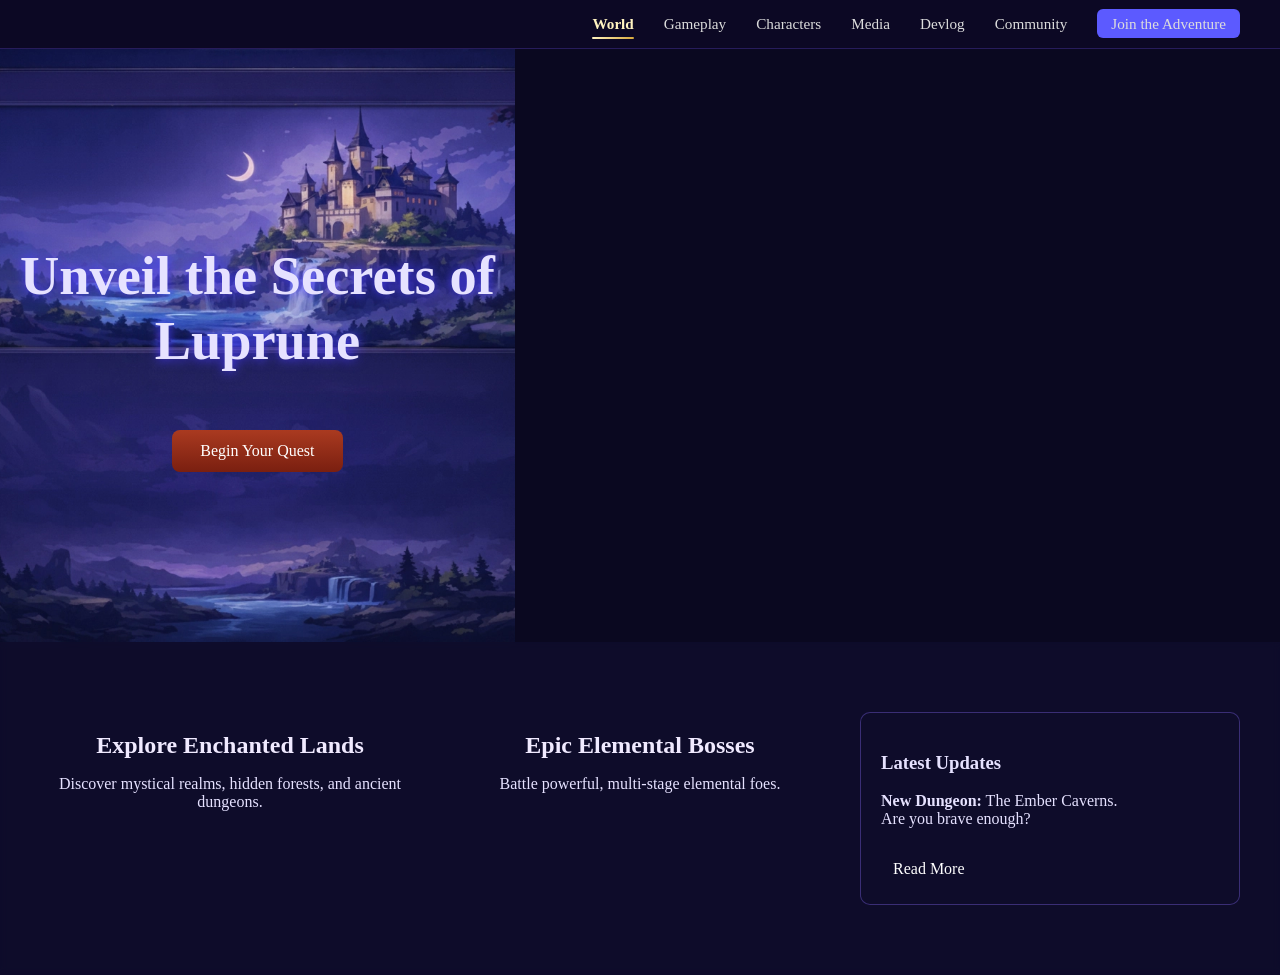
==== index.html @ c86a621e "hide github link" ====
<!DOCTYPE html>
<html lang="en">
<head>
  <meta charset="UTF-8">
  <meta name="viewport" content="width=device-width, initial-scale=1.0">
  <title>WolvesFortress</title>
  <link rel="stylesheet" href="style.css">
</head>
<body>

<header>
  <div class="logo">WolvesFortress</div>
  <nav>
    <a class="active">World</a>
    <a>Gameplay</a>
    <a>Characters</a>
    <a>Media</a>
    <a>Devlog</a>
    <a>Community</a>
    <!--a>GitHub</a-->
    <a class="cta">Join the Adventure</a>
  </nav>
</header>

<section class="hero">
  <h1>Unveil the Secrets of<br>Luprune</h1>
  <a class="btn">Begin Your Quest</a>
</section>

<section class="features">
  <div id="explore">
    <h2>Explore Enchanted Lands</h2>
    <p>Discover mystical realms, hidden forests, and ancient dungeons.</p>
  </div>

  <div id="elements">
    <h2>Epic Elemental Bosses</h2>
    <p>Battle powerful, multi-stage elemental foes.</p>
  </div>

  <div class="updates">
    <h3>Latest Updates</h3>
    <p><strong>New Dungeon:</strong> The Ember Caverns.<br>Are you brave enough?</p>
    <a class="small-btn">Read More</a>
  </div>
</section>

<!-- Decorative corners -->
<div class="decor decor-top-left"></div>
<div class="decor decor-top-right"></div>
<div class="decor decor-bottom-left"></div>
<div class="decor decor-bottom-right"></div>

</body>
</html>
---- style.css ----
/* === GLOBAL === */
body {
  margin: 0;
  background: #0a0820 url("bg_night.webp") center/cover no-repeat fixed;
  font-family: "Cinzel", serif;
  color: #e6e2ff;
}

/* === HEADER === */
header {
  background: rgba(15, 10, 40, 0.55);
  border-bottom: 1px solid rgba(120, 90, 255, 0.25);
  backdrop-filter: blur(6px);
  padding: 15px 40px;
  display: flex;
  justify-content: space-between;
  align-items: center;
  flex-wrap: wrap;
  flex-flow: row;
}

header .logo {
  background: url('title_logo.webp') no-repeat center/cover;
  color: transparent;
}

nav a {
  margin-left: 26px;
  text-decoration: none;
  color: #ddd;
  font-size: 0.95rem;
  padding-bottom: 4px;
  position: relative;
}

/* Gold underline for active tab */
nav a.active {
  color: #fff3c0;
  font-weight: 600;
}
nav a.active::after {
  content: "";
  position: absolute;
  bottom: -3px;
  left: 0;
  width: 100%;
  height: 2px;
  background: linear-gradient(90deg, #fff3c0, #d8a93c);
  border-radius: 2px;
}

nav .cta {
  background: #5c5aff;
  padding: 6px 14px;
  border-radius: 6px;
}

/* === HERO === */
.hero {
  text-align: center;
  padding: 150px 20px 170px;
  background: url("castle_illustration.webp") center/cover no-repeat;
  /*background-blend-mode: lighten;*/
  min-width: fit-content;
  /*max-width: minmax(max-content,1vw);*/
  justify-self: left;
  display: inline-block;
}

.hero h1 {
  font-size: 3.4rem;
  line-height: 1.2;
  text-shadow: 0 0 12px #4a3cff;
}

.btn {
  display: inline-block;
  margin-top: 10px;
  padding: 12px 28px;
  background: linear-gradient(#aa3a20, #7a1f10);
  color: #fff;
  border-radius: 8px;
  text-decoration: none;
  border-image: url('button_red.webp') 80 350 80 350 fill / 80px 350px 80px 350px;
  /*padding: 80px 350px 80px 350px;*/
  image-rendering: pixelated;
}

/* === FEATURES GRID === */
.features {
  display: grid;
  grid-template-columns: repeat(auto-fit, minmax(260px, 1fr));
  gap: 30px;
  padding: 70px 40px;
  background: rgba(18, 15, 50, 0.6);
  backdrop-filter: blur(4px);
}

.features h2 {
  color: #f0eaff;
  margin-bottom: 8px;
}

.features div {
  text-align: center;
}

.features #explore {
  background: url('bg_exploration.jpg') center/contain no-repeat;
}

.features #elements {
  background: url('bg_elements.jpg') no-repeat center/contain;
}

.features .updates {
  text-align: initial !important;
  border: 1px solid rgba(140, 110, 255, 0.35);
  padding: 20px;
  border-radius: 10px;
  background: url('bg_updates.jpg') no-repeat center/contain;
}

.small-btn {
  display: inline-block;
  margin-top: 10px;
  padding: 6px 12px;
  /*background: #5c5aff;*/
  border-radius: 5px;
  color: #fff;
  text-decoration: none;
    border-image: url('button_green.webp') 80 350 80 350 fill / 80px 350px 80px 350px;
      /*padding: 8px;*/
        image-rendering:pixelated;

}

/* === DECORATIVE CORNERS === */
.decor {
  position: fixed;
  width: 140px;
  height: 140px;
  background: url("leaf_corner.webp") no-repeat center/contain;
  opacity: 0.9;
  pointer-events: none;
}

.decor-top-left { top: 0; left: 0; }
.decor-top-right { top: 0; right: 0; transform: scaleX(-1); }
.decor-bottom-left { bottom: 0; left: 0; transform: scaleY(-1); }
.decor-bottom-right { bottom: 0; right: 0; transform: scale(-1, -1); }
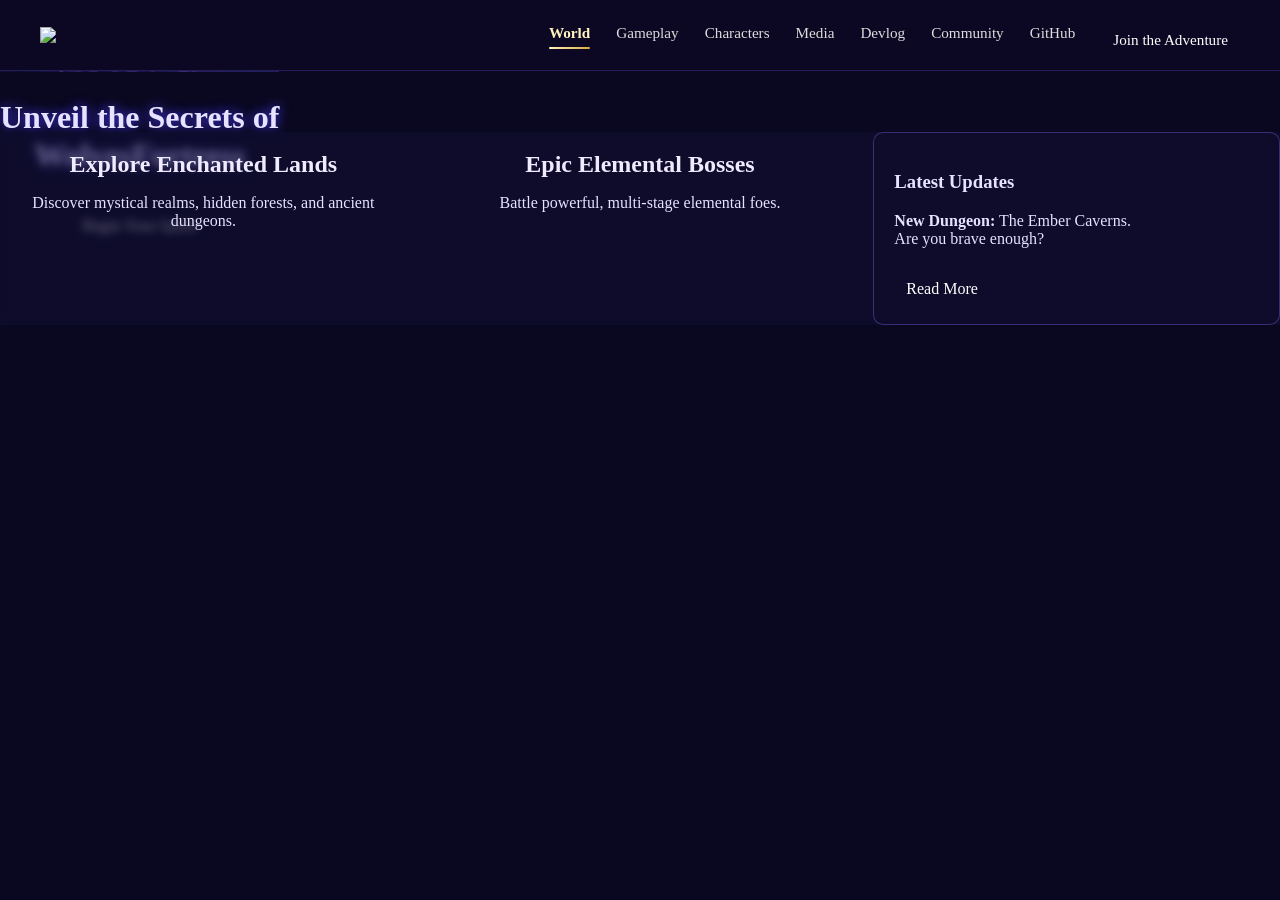
==== commit 5f3c8cc1: "improve navbar mostly" ====
--- a/index.html
+++ b/index.html
@@ -9,7 +9,7 @@
 <body>
 
 <header>
-  <div class="logo">WolvesFortress</div>
+    <img src="title_logo.webp" class="logo">
   <nav>
     <a class="active">World</a>
     <a>Gameplay</a>
@@ -17,23 +17,23 @@
     <a>Media</a>
     <a>Devlog</a>
     <a>Community</a>
-    <!--a>GitHub</a-->
-    <a class="cta">Join the Adventure</a>
+    <a>GitHub</a>
+    <a class="small-btn">Join the Adventure</a>
   </nav>
 </header>
 
 <section class="hero">
-  <h1>Unveil the Secrets of<br>Luprune</h1>
+  <h1>Unveil the Secrets of<br>WolvesFortress</h1>
   <a class="btn">Begin Your Quest</a>
 </section>
 
 <section class="features">
-  <div id="explore">
+  <div>
     <h2>Explore Enchanted Lands</h2>
     <p>Discover mystical realms, hidden forests, and ancient dungeons.</p>
   </div>
 
-  <div id="elements">
+  <div>
     <h2>Epic Elemental Bosses</h2>
     <p>Battle powerful, multi-stage elemental foes.</p>
   </div>
--- a/style.css
+++ b/style.css
@@ -15,17 +15,24 @@
   display: flex;
   justify-content: space-between;
   align-items: center;
-  flex-wrap: wrap;
-  flex-flow: row;
+  flex-wrap: nowrap;
+  flex-direction: row;
 }
 
-header .logo {
-  background: url('title_logo.webp') no-repeat center/cover;
-  color: transparent;
+header .logo{
+  /*display: inline-flex;*/
+  width: clamp(8rem, 1.5rem + 5vw, 12rem);
+  height: auto;
 }
-
+nav {
+  display: inline-flex;
+  margin-left: 26px;
+  gap: 26px;
+  justify-content: space-between;
+  align-items: center;
+}
 nav a {
-  margin-left: 26px;
+  /* todo replace with flex and gap */
   text-decoration: none;
   color: #ddd;
   font-size: 0.95rem;
@@ -50,25 +57,32 @@
 }
 
 nav .cta {
-  background: #5c5aff;
-  padding: 6px 14px;
+  /*background: #5c5aff;*/
+  padding: 6px 12px;
+  /*padding: 6px 14px;*/
   border-radius: 6px;
+  border-image: url('button_green.webp') 40 175 40 175 fill / 40px 175px 40px 175px;
+/*padding: 80px 350px 80px 350px;*/
+image-rendering: pixelated;
+image-rendering: -moz-crisp-edges;
 }
 
 /* === HERO === */
 .hero {
+  display: inline-flex;
   text-align: center;
-  padding: 150px 20px 170px;
-  background: url("castle_illustration.webp") center/cover no-repeat;
-  /*background-blend-mode: lighten;*/
-  min-width: fit-content;
-  /*max-width: minmax(max-content,1vw);*/
-  justify-self: left;
-  display: inline-block;
+  /*padding: 150px 20px 170px;*/
+  flex-direction: column;
+  height: 0.15vh;
+  height: 0.15dvh;
+  width: fit-content;
+  background: url("castle_illustration.webp") center/cover no-repeat fixed;
+  background-blend-mode: lighten;
 }
 
 .hero h1 {
-  font-size: 3.4rem;
+  /*font-size: 3.4rem;*/
+  font-size: clamp(0.7rem, 1.5rem + 5vw, 2rem);
   line-height: 1.2;
   text-shadow: 0 0 12px #4a3cff;
 }
@@ -76,14 +90,14 @@
 .btn {
   display: inline-block;
   margin-top: 10px;
-  padding: 12px 28px;
-  background: linear-gradient(#aa3a20, #7a1f10);
+  padding: 6px 12px;
+  /*background: linear-gradient(#aa3a20, #7a1f10);*/
   color: #fff;
   border-radius: 8px;
   text-decoration: none;
   border-image: url('button_red.webp') 80 350 80 350 fill / 80px 350px 80px 350px;
-  /*padding: 80px 350px 80px 350px;*/
-  image-rendering: pixelated;
+/*padding: 8px;*/
+image-rendering:pixelated;
 }
 
 /* === FEATURES GRID === */
@@ -91,7 +105,7 @@
   display: grid;
   grid-template-columns: repeat(auto-fit, minmax(260px, 1fr));
   gap: 30px;
-  padding: 70px 40px;
+  /*padding: 70px 40px;*/
   background: rgba(18, 15, 50, 0.6);
   backdrop-filter: blur(4px);
 }
@@ -106,7 +120,7 @@
 }
 
 .features #explore {
-  background: url('bg_exploration.jpg') center/contain no-repeat;
+  background: url('bg_exploration.jpg') no-repeat center/contain;
 }
 
 .features #elements {
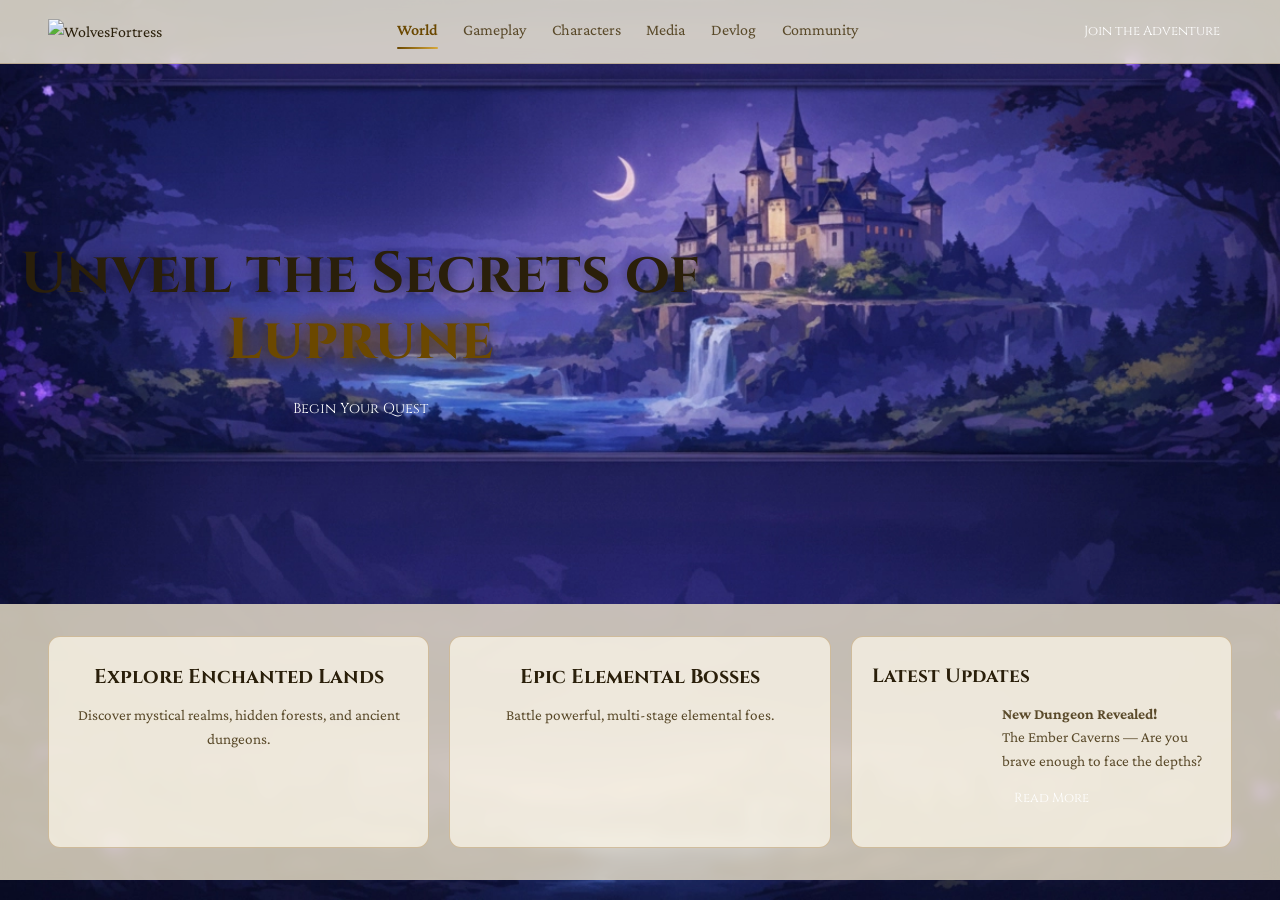
==== commit 52adecbd: "Claude's attempt at reworking the dynamic layouts to grids" ====
--- a/index.html
+++ b/index.html
@@ -1,55 +1,96 @@
-<!DOCTYPE html>
-<html lang="en">
-<head>
-  <meta charset="UTF-8">
-  <meta name="viewport" content="width=device-width, initial-scale=1.0">
-  <title>WolvesFortress</title>
-  <link rel="stylesheet" href="style.css">
-</head>
-<body>
-
-<header>
-    <img src="title_logo.webp" class="logo">
-  <nav>
-    <a class="active">World</a>
-    <a>Gameplay</a>
-    <a>Characters</a>
-    <a>Media</a>
-    <a>Devlog</a>
-    <a>Community</a>
-    <a>GitHub</a>
-    <a class="small-btn">Join the Adventure</a>
-  </nav>
-</header>
-
-<section class="hero">
-  <h1>Unveil the Secrets of<br>WolvesFortress</h1>
-  <a class="btn">Begin Your Quest</a>
-</section>
-
-<section class="features">
-  <div>
-    <h2>Explore Enchanted Lands</h2>
-    <p>Discover mystical realms, hidden forests, and ancient dungeons.</p>
-  </div>
-
-  <div>
-    <h2>Epic Elemental Bosses</h2>
-    <p>Battle powerful, multi-stage elemental foes.</p>
-  </div>
-
-  <div class="updates">
-    <h3>Latest Updates</h3>
-    <p><strong>New Dungeon:</strong> The Ember Caverns.<br>Are you brave enough?</p>
-    <a class="small-btn">Read More</a>
-  </div>
-</section>
-
-<!-- Decorative corners -->
-<div class="decor decor-top-left"></div>
-<div class="decor decor-top-right"></div>
-<div class="decor decor-bottom-left"></div>
-<div class="decor decor-bottom-right"></div>
-
-</body>
-</html>
+<!DOCTYPE html>
+<html lang="en">
+<head>
+  <meta charset="UTF-8">
+  <meta name="viewport" content="width=device-width, initial-scale=1.0">
+  <title>Luprune — WolvesFortress</title>
+  <link rel="preconnect" href="https://fonts.googleapis.com">
+  <link rel="stylesheet" href="https://fonts.googleapis.com/css2?family=Cinzel:wght@400;600;700&family=Crimson+Pro:ital,wght@0,400;0,600;1,400&display=swap">
+  <link rel="stylesheet" href="style.css">
+</head>
+<body>
+
+  <!-- Fixed background layers (avoids mobile background-attachment:fixed bug) -->
+  <img src="bg_night.webp"           class="bg-img bg-night"   alt="">
+  <img src="castle_illustration.webp" class="bg-img bg-castle"  alt="">
+
+  <!-- ===================== HEADER / NAV ===================== -->
+  <header>
+    <a href="/" class="logo-link">
+      <img src="title_logo.webp" class="logo" alt="WolvesFortress">
+    </a>
+
+    <!-- Full nav: centered in the middle grid column -->
+    <nav class="nav-full">
+      <a class="active" href="#">World</a>
+      <a href="#">Gameplay</a>
+      <a href="#">Characters</a>
+      <a href="#">Media</a>
+      <a href="#">Devlog</a>
+      <a href="#">Community</a>
+    </nav>
+
+    <!-- CTA: right-most grid column -->
+    <a class="small-btn nav-cta" href="#">Join the Adventure</a>
+
+    <!-- Collapsed nav: <details> needs zero JS for open/close -->
+    <details class="nav-collapsed">
+      <summary>
+        <span class="nav-current">World</span>
+        <span class="nav-arrow">&#9660;</span>
+      </summary>
+      <nav class="nav-dropdown">
+        <a class="active" href="#">World</a>
+        <a href="#">Gameplay</a>
+        <a href="#">Characters</a>
+        <a href="#">Media</a>
+        <a href="#">Devlog</a>
+        <a href="#">Community</a>
+        <a class="small-btn" href="#">Join the Adventure</a>
+      </nav>
+    </details>
+  </header>
+
+  <!-- ===================== HERO ===================== -->
+  <section class="hero">
+    <div class="hero-content">
+      <h1>Unveil the Secrets of<br><span class="hero-title-accent">Luprune</span></h1>
+      <a class="btn" href="#">Begin Your Quest</a>
+    </div>
+    <div class="hero-spacer" aria-hidden="true"></div>
+  </section>
+
+  <!-- ===================== FEATURES ===================== -->
+  <section class="features">
+
+    <div class="feature-card" id="explore">
+      <h2>Explore Enchanted Lands</h2>
+      <p>Discover mystical realms, hidden forests, and ancient dungeons.</p>
+    </div>
+
+    <div class="feature-card" id="elements">
+      <h2>Epic Elemental Bosses</h2>
+      <p>Battle powerful, multi-stage elemental foes.</p>
+    </div>
+
+    <div class="feature-card" id="updates">
+      <h3>Latest Updates</h3>
+      <div class="update-body">
+        <p>
+          <strong>New Dungeon Revealed!</strong><br>
+          The Ember Caverns — Are you brave enough to face the depths?
+        </p>
+        <a class="small-btn" href="#">Read More</a>
+      </div>
+    </div>
+
+  </section>
+
+  <!-- Decorative corners -->
+  <div class="decor decor-top-left"     aria-hidden="true"></div>
+  <div class="decor decor-top-right"    aria-hidden="true"></div>
+  <div class="decor decor-bottom-left"  aria-hidden="true"></div>
+  <div class="decor decor-bottom-right" aria-hidden="true"></div>
+
+</body>
+</html>
--- a/style.css
+++ b/style.css
@@ -1,165 +1,499 @@
-/* === GLOBAL === */
+/* ============================================================
+   LUPRUNE — WolvesFortress  |  style.css
+   ============================================================
+   Table of contents:
+   1. CSS Custom Properties (tokens)
+   2. Reset / Global
+   3. Parallax background helper (fixes mobile fixed-bg bug)
+   4. Header & Navigation
+   5. Nav: collapsed/hamburger (details/summary)
+   6. Hero section
+   7. Features grid
+   8. Buttons
+   9. Decorative corners
+   10. Light-mode overrides (prefers-color-scheme)
+   ============================================================ */
+
+
+/* ============================================================
+   1. CSS CUSTOM PROPERTIES
+   ============================================================ */
+:root {
+  /* Colors — dark mode base */
+  --bg-page:          #0a0820;
+  --bg-header:        rgba(15, 10, 40, 0.72);
+  --bg-features:      rgba(18, 15, 50, 0.72);
+  --bg-card:          rgba(25, 18, 65, 0.55);
+
+  --text-primary:     #e6e2ff;
+  --text-muted:       #b8b0e0;
+  --text-gold:        #fff3c0;
+
+  --accent-purple:    rgba(120, 90, 255, 0.35);
+  --accent-glow:      #4a3cff;
+  --border-card:      rgba(140, 110, 255, 0.35);
+
+  /* Layout */
+  --header-height:    64px;
+  --nav-gap:          clamp(12px, 2vw, 26px);
+  --section-pad-x:    clamp(16px, 4vw, 48px);
+
+  /* Typography */
+  --font-display:     "Cinzel", serif;
+  --font-body:        "Crimson Pro", Georgia, serif;
+}
+
+/* Light-mode token overrides — actual rules stay identical */
+@media (prefers-color-scheme: light) {
+  :root {
+    --bg-page:        #f5f0e8;
+    --bg-header:      rgba(245, 238, 220, 0.82);
+    --bg-features:    rgba(235, 225, 200, 0.82);
+    --bg-card:        rgba(255, 250, 235, 0.70);
+
+    --text-primary:   #2a1f0a;
+    --text-muted:     #5a4a2a;
+    --text-gold:      #6b4800;
+
+    --accent-purple:  rgba(140, 100, 40, 0.30);
+    --accent-glow:    #8b5e00;
+    --border-card:    rgba(160, 120, 60, 0.40);
+  }
+}
+
+
+/* ============================================================
+   2. RESET / GLOBAL
+   ============================================================ */
+*, *::before, *::after {
+  box-sizing: border-box;
+  margin: 0;
+  padding: 0;
+}
+
 body {
-  margin: 0;
-  background: #0a0820 url("bg_night.webp") center/cover no-repeat fixed;
-  font-family: "Cinzel", serif;
-  color: #e6e2ff;
-}
-
-/* === HEADER === */
+  background-color: var(--bg-page);
+  font-family: var(--font-body);
+  color: var(--text-primary);
+  line-height: 1.6;
+  /* No background-image here — handled per-section via ::before */
+}
+
+img {
+  max-width: 100%;
+  display: block;
+}
+
+a {
+  color: inherit;
+  text-decoration: none;
+}
+
+
+/* ============================================================
+   3. FIXED BACKGROUND IMAGES
+   ============================================================
+   Using real <img> tags instead of background-attachment:fixed.
+   On mobile (iOS Safari / Chrome), background-attachment:fixed
+   clips when the element is inside flex/grid or has a transformed
+   ancestor. A fixed-position <img> with object-fit:cover sidesteps
+   all of that cleanly. Source: codegenes.net/blog/...
+   ============================================================ */
+.bg-img {
+  position: fixed;
+  inset: 0;
+  width: 100vw;
+  height: 100vh;
+  object-fit: cover;
+  object-position: center;
+  pointer-events: none;
+  user-select: none;
+}
+
+/* Page-wide night sky — sits furthest back */
+.bg-night  { z-index: -2; }
+
+/* Castle illustration — sits just above the night sky, below all content */
+.bg-castle {
+  z-index: -1;
+  object-position: center 25%;
+}
+
+
+/* ============================================================
+   4. HEADER & NAVIGATION
+   ============================================================
+   3-column grid: [logo] [nav centered] [cta button]
+   The logo and cta columns are auto-sized; the nav gets 1fr
+   so it fills the middle and centers its links freely.
+   ============================================================ */
 header {
-  background: rgba(15, 10, 40, 0.55);
-  border-bottom: 1px solid rgba(120, 90, 255, 0.25);
-  backdrop-filter: blur(6px);
-  padding: 15px 40px;
-  display: flex;
-  justify-content: space-between;
+  position: sticky;
+  top: 0;
+  z-index: 100;
+  height: var(--header-height);
+
+  display: grid;
+  grid-template-columns: auto 1fr auto;
   align-items: center;
+  gap: 16px;
+  padding: 0 var(--section-pad-x);
+
+  background: var(--bg-header);
+  border-bottom: 1px solid var(--accent-purple);
+  backdrop-filter: blur(8px);
+  -webkit-backdrop-filter: blur(8px);
+}
+
+.logo-link {
+  flex-shrink: 0;
+}
+
+.logo {
+  width: clamp(7rem, 2rem + 8vw, 11rem);
+  height: auto;
+}
+
+/* Full nav — centered in its 1fr column */
+.nav-full {
+  display: flex;
+  align-items: center;
+  justify-content: center;
+  gap: var(--nav-gap);
   flex-wrap: nowrap;
-  flex-direction: row;
-}
-
-header .logo{
-  /*display: inline-flex;*/
-  width: clamp(8rem, 1.5rem + 5vw, 12rem);
-  height: auto;
-}
-nav {
-  display: inline-flex;
-  margin-left: 26px;
-  gap: 26px;
-  justify-content: space-between;
-  align-items: center;
-}
-nav a {
-  /* todo replace with flex and gap */
-  text-decoration: none;
-  color: #ddd;
-  font-size: 0.95rem;
-  padding-bottom: 4px;
+  /* Hide the CTA from inline flow — it lives in the 3rd grid column */
+}
+
+.nav-full .small-btn {
+  display: none;
+}
+
+.nav-full a {
+  font-family: var(--font-body);
+  font-size: clamp(0.8rem, 0.65rem + 0.6vw, 1rem);
+  color: var(--text-muted);
+  white-space: nowrap;
   position: relative;
-}
-
-/* Gold underline for active tab */
-nav a.active {
-  color: #fff3c0;
+  padding-bottom: 3px;
+  transition: color 0.2s;
+}
+
+.nav-full a:hover {
+  color: var(--text-primary);
+}
+
+.nav-full a.active {
+  color: var(--text-gold);
   font-weight: 600;
 }
-nav a.active::after {
+
+.nav-full a.active::after {
   content: "";
   position: absolute;
   bottom: -3px;
   left: 0;
   width: 100%;
   height: 2px;
-  background: linear-gradient(90deg, #fff3c0, #d8a93c);
+  background: linear-gradient(90deg, var(--text-gold), #d8a93c);
   border-radius: 2px;
 }
 
-nav .cta {
-  /*background: #5c5aff;*/
+
+/* ============================================================
+   5. NAV: COLLAPSED / HAMBURGER (details + summary, zero JS)
+   ============================================================ */
+.nav-collapsed {
+  display: none;
+  position: relative;
+}
+
+.nav-collapsed summary {
+  list-style: none;
+  display: flex;
+  align-items: center;
+  gap: 6px;
+  cursor: pointer;
+  font-family: var(--font-body);
+  font-size: 0.95rem;
+  color: var(--text-gold);
+  font-weight: 600;
+  padding: 6px 10px;
+  border: 1px solid var(--border-card);
+  border-radius: 6px;
+  user-select: none;
+  position: relative;
+  padding-bottom: 9px; /* room for the underline */
+}
+
+.nav-collapsed summary::-webkit-details-marker { display: none; }
+
+/* Underline on the active page name in summary */
+.nav-collapsed summary::after {
+  content: "";
+  position: absolute;
+  bottom: 4px;
+  left: 10px;
+  /* only underline the text, not the arrow — approximate with 60% */
+  width: calc(100% - 28px);
+  height: 2px;
+  background: linear-gradient(90deg, var(--text-gold), #d8a93c);
+  border-radius: 2px;
+}
+
+.nav-arrow {
+  font-size: 0.6rem;
+  transition: transform 0.2s;
+  margin-left: 2px;
+}
+
+.nav-collapsed[open] .nav-arrow {
+  transform: rotate(180deg);
+}
+
+.nav-dropdown {
+  position: absolute;
+  top: calc(100% + 8px);
+  right: 0;
+  min-width: 200px;
+  display: flex;
+  flex-direction: column;
+  padding: 10px 14px;
+  gap: 0;
+  background: var(--bg-header);
+  border: 1px solid var(--border-card);
+  border-radius: 10px;
+  backdrop-filter: blur(10px);
+  -webkit-backdrop-filter: blur(10px);
+  box-shadow: 0 8px 32px rgba(0,0,0,0.4);
+}
+
+.nav-dropdown a {
+  font-family: var(--font-body);
+  font-size: 0.95rem;
+  color: var(--text-muted);
+  padding: 8px 4px;
+  border-bottom: 1px solid rgba(140, 110, 255, 0.12);
+  position: relative;
+  transition: color 0.15s;
+}
+
+.nav-dropdown a:last-child {
+  border-bottom: none;
+  margin-top: 8px;
   padding: 6px 12px;
-  /*padding: 6px 14px;*/
-  border-radius: 6px;
-  border-image: url('button_green.webp') 40 175 40 175 fill / 40px 175px 40px 175px;
-/*padding: 80px 350px 80px 350px;*/
-image-rendering: pixelated;
-image-rendering: -moz-crisp-edges;
-}
-
-/* === HERO === */
+  text-align: center;
+}
+
+.nav-dropdown a:hover {
+  color: var(--text-primary);
+}
+
+.nav-dropdown a.active {
+  color: var(--text-gold);
+  font-weight: 600;
+}
+
+.nav-dropdown a.active::after {
+  content: "";
+  position: absolute;
+  bottom: 4px;
+  left: 0;
+  width: 100%;
+  height: 2px;
+  background: linear-gradient(90deg, var(--text-gold), #d8a93c);
+  border-radius: 2px;
+}
+
+/* Breakpoint: swap full ↔ collapsed nav */
+@media (max-width: 700px) {
+  .nav-full      { display: none; }
+  .nav-cta       { display: none; }
+  .nav-collapsed { display: block; }
+}
+
+
+/* ============================================================
+   6. HERO SECTION
+   ============================================================ */
 .hero {
+  display: flex;
+  flex-direction: row;
+  align-items: center;
+  justify-content: space-evenly;
+  text-align: center;
+  gap: 20px;
+  padding-left: 20px;
+  min-height: 60vh;
+  min-height: 60dvh;
+}
+
+
+.hero-content {
   display: inline-flex;
+  flex-direction: column;
+  gap: 16px;
+  text-shadow: 0 2px 16px rgba(0,0,0,0.6);
+}
+
+.hero h1 {
+  font-family: var(--font-display);
+  font-size: clamp(1.6rem, 2rem + 3vw, 3.6rem);
+  line-height: 1.15;
+  color: var(--text-primary);
+}
+
+.hero-title-accent {
+  color: var(--text-gold);
+  text-shadow: 0 0 20px var(--accent-glow), 0 2px 16px rgba(0,0,0,0.6);
+}
+
+/* Spacer pushes the content left so the castle illustration breathes */
+.hero-spacer {
+  flex: 1;
+  max-width: 50%;
+}
+
+@media (max-width: 600px) {
+  .hero {
+    flex-direction: column;
+    align-items: center;
+    text-align: center;
+  }
+  .hero-content { align-items: center; }
+  .hero-spacer  { display: none; }
+}
+
+
+/* ============================================================
+   7. FEATURES GRID
+   ============================================================
+   Uses minmax(min(260px, 100%), 1fr) — the min() prevents
+   horizontal overflow on viewports narrower than 260px.
+   ============================================================ */
+.features {
+  display: grid;
+  grid-template-columns: repeat(auto-fit, minmax(min(260px, 100%), 1fr));
+  gap: 20px;
+  padding: 32px var(--section-pad-x);
+
+  position: relative;
+  overflow: hidden;
+  background: var(--bg-features);
+  backdrop-filter: blur(6px);
+  -webkit-backdrop-filter: blur(6px);
+}
+
+.feature-card {
+  display: flex;
+  flex-direction: column;
+  gap: 10px;
+  padding: 24px 20px 32px;
+  border: 1px solid var(--border-card);
+  border-radius: 12px;
+  background: var(--bg-card);
   text-align: center;
-  /*padding: 150px 20px 170px;*/
+}
+
+.feature-card h2 {
+  font-family: var(--font-display);
+  font-size: clamp(1rem, 0.8rem + 1vw, 1.25rem);
+  color: var(--text-primary);
+}
+
+.feature-card h3 {
+  font-family: var(--font-display);
+  font-size: clamp(1rem, 0.8rem + 1vw, 1.2rem);
+  color: var(--text-primary);
+}
+
+.feature-card p {
+  font-size: 0.95rem;
+  color: var(--text-muted);
+  line-height: 1.55;
+}
+
+/* Individual card backgrounds */
+#explore {
+  background-image: url("bg_exploration.jpg");
+  background-size: cover;
+  background-position: center;
+}
+
+#elements {
+  background-image: url("bg_elements.jpg");
+  background-size: cover;
+  background-position: center;
+}
+
+#updates {
+  border-image: url("bg_updates.jpg") 4 4 4 4 fill / 4px 4px 4px 4px;
+  text-align: left;
+}
+
+#updates .update-body {
+  display: flex;
   flex-direction: column;
-  height: 0.15vh;
-  height: 0.15dvh;
-  width: fit-content;
-  background: url("castle_illustration.webp") center/cover no-repeat fixed;
-  background-blend-mode: lighten;
-}
-
-.hero h1 {
-  /*font-size: 3.4rem;*/
-  font-size: clamp(0.7rem, 1.5rem + 5vw, 2rem);
-  line-height: 1.2;
-  text-shadow: 0 0 12px #4a3cff;
-}
-
+  gap: 10px;
+  /* Indent past the thumbnail area if bg_updates has one on the left */
+  padding-left: clamp(0px, 18vw, 130px);
+}
+
+
+/* ============================================================
+   8. BUTTONS
+   ============================================================ */
 .btn {
   display: inline-block;
-  margin-top: 10px;
+  font-family: var(--font-display);
+  font-size: 0.9rem;
+  color: #fff;
   padding: 6px 12px;
-  /*background: linear-gradient(#aa3a20, #7a1f10);*/
-  color: #fff;
   border-radius: 8px;
-  text-decoration: none;
-  border-image: url('button_red.webp') 80 350 80 350 fill / 80px 350px 80px 350px;
-/*padding: 8px;*/
-image-rendering:pixelated;
-}
-
-/* === FEATURES GRID === */
-.features {
-  display: grid;
-  grid-template-columns: repeat(auto-fit, minmax(260px, 1fr));
-  gap: 30px;
-  /*padding: 70px 40px;*/
-  background: rgba(18, 15, 50, 0.6);
-  backdrop-filter: blur(4px);
-}
-
-.features h2 {
-  color: #f0eaff;
-  margin-bottom: 8px;
-}
-
-.features div {
-  text-align: center;
-}
-
-.features #explore {
-  background: url('bg_exploration.jpg') no-repeat center/contain;
-}
-
-.features #elements {
-  background: url('bg_elements.jpg') no-repeat center/contain;
-}
-
-.features .updates {
-  text-align: initial !important;
-  border: 1px solid rgba(140, 110, 255, 0.35);
-  padding: 20px;
-  border-radius: 10px;
-  background: url('bg_updates.jpg') no-repeat center/contain;
-}
+  image-rendering: pixelated;
+  image-rendering: -moz-crisp-edges;
+  border-image: url("button_red.webp") 80 350 80 350 fill / 80px 350px 80px 350px;
+  cursor: pointer;
+  transition: filter 0.2s;
+}
+
+.btn:hover { filter: brightness(1.15); }
 
 .small-btn {
   display: inline-block;
-  margin-top: 10px;
+  font-family: var(--font-display);
+  font-size: 0.82rem;
+  color: #fff;
   padding: 6px 12px;
-  /*background: #5c5aff;*/
   border-radius: 5px;
-  color: #fff;
-  text-decoration: none;
-    border-image: url('button_green.webp') 80 350 80 350 fill / 80px 350px 80px 350px;
-      /*padding: 8px;*/
-        image-rendering:pixelated;
-
-}
-
-/* === DECORATIVE CORNERS === */
+  image-rendering: pixelated;
+  image-rendering: -moz-crisp-edges;
+  border-image: url("button_green.webp") 80 350 80 350 fill / 80px 350px 80px 350px;
+  cursor: pointer;
+  transition: filter 0.2s;
+}
+
+.small-btn:hover { filter: brightness(1.15); }
+
+
+/* ============================================================
+   9. DECORATIVE CORNERS
+   ============================================================ */
 .decor {
   position: fixed;
-  width: 140px;
-  height: 140px;
-  background: url("leaf_corner.webp") no-repeat center/contain;
-  opacity: 0.9;
+  width: clamp(80px, 10vw, 140px);
+  height: clamp(80px, 10vw, 140px);
+  background: url("leaf_corner.webp") no-repeat center / contain;
+  opacity: 0.85;
   pointer-events: none;
-}
-
-.decor-top-left { top: 0; left: 0; }
-.decor-top-right { top: 0; right: 0; transform: scaleX(-1); }
-.decor-bottom-left { bottom: 0; left: 0; transform: scaleY(-1); }
+  z-index: 50;
+}
+
+.decor-top-left     { top: 0; left: 0; }
+.decor-top-right    { top: 0; right: 0;  transform: scaleX(-1); }
+.decor-bottom-left  { bottom: 0; left: 0;  transform: scaleY(-1); }
 .decor-bottom-right { bottom: 0; right: 0; transform: scale(-1, -1); }
+
+/* Hide on very small screens so they don't crowd content */
+@media (max-width: 480px) {
+  .decor { display: none; }
+}
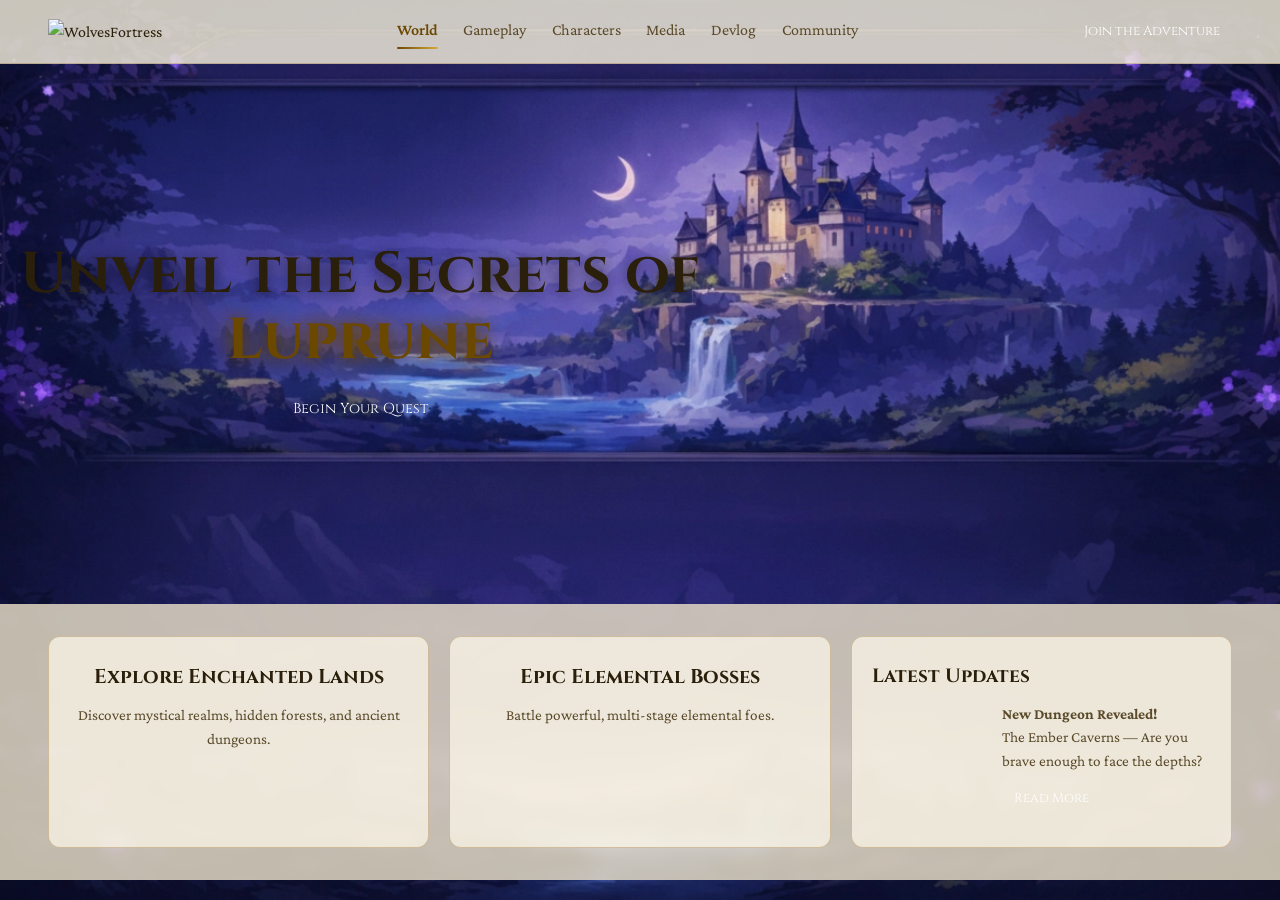
==== commit a3b715a7: "Almost functional but shitty mobile header alignment" ====
--- a/index.html
+++ b/index.html
@@ -20,7 +20,7 @@
       <img src="title_logo.webp" class="logo" alt="WolvesFortress">
     </a>
 
-    <!-- Full nav: centered in the middle grid column -->
+    <!-- Col 2: full nav links, centered (hidden on mobile) -->
     <nav class="nav-full">
       <a class="active" href="#">World</a>
       <a href="#">Gameplay</a>
@@ -30,25 +30,26 @@
       <a href="#">Community</a>
     </nav>
 
-    <!-- CTA: right-most grid column -->
-    <a class="small-btn nav-cta" href="#">Join the Adventure</a>
-
-    <!-- Collapsed nav: <details> needs zero JS for open/close -->
-    <details class="nav-collapsed">
-      <summary>
-        <span class="nav-current">World</span>
-        <span class="nav-arrow">&#9660;</span>
-      </summary>
-      <nav class="nav-dropdown">
-        <a class="active" href="#">World</a>
-        <a href="#">Gameplay</a>
-        <a href="#">Characters</a>
-        <a href="#">Media</a>
-        <a href="#">Devlog</a>
-        <a href="#">Community</a>
-        <a class="small-btn" href="#">Join the Adventure</a>
-      </nav>
-    </details>
+    <!-- Col 3: right side — toggle (mobile only) then CTA (always) -->
+    <div class="nav-right">
+      <!-- Collapsed toggle: hidden on desktop, shown on mobile -->
+      <details class="nav-collapsed">
+        <summary>
+          <span class="nav-current">World</span>
+          <span class="nav-arrow">&#9660;</span>
+        </summary>
+        <nav class="nav-dropdown">
+          <a class="active" href="#">World</a>
+          <a href="#">Gameplay</a>
+          <a href="#">Characters</a>
+          <a href="#">Media</a>
+          <a href="#">Devlog</a>
+          <a href="#">Community</a>
+        </nav>
+      </details>
+      <!-- CTA: always shown, always last = rightmost -->
+      <a class="small-btn" href="#">Join the Adventure</a>
+    </div>
   </header>
 
   <!-- ===================== HERO ===================== -->
@@ -93,4 +94,4 @@
   <div class="decor decor-bottom-right" aria-hidden="true"></div>
 
 </body>
-</html>
+</html>
--- a/style.css
+++ b/style.css
@@ -141,8 +141,6 @@
 
   background: var(--bg-header);
   border-bottom: 1px solid var(--accent-purple);
-  backdrop-filter: blur(8px);
-  -webkit-backdrop-filter: blur(8px);
 }
 
 .logo-link {
@@ -199,6 +197,14 @@
 }
 
 
+/* Right column wrapper */
+.nav-right {
+  display: flex;
+  flex-direction: row;
+  align-items: center;
+  gap: 10px;
+}
+
 /* ============================================================
    5. NAV: COLLAPSED / HAMBURGER (details + summary, zero JS)
    ============================================================ */
@@ -217,23 +223,20 @@
   font-size: 0.95rem;
   color: var(--text-gold);
   font-weight: 600;
-  padding: 6px 10px;
+  padding: 6px 10px 9px;
   border: 1px solid var(--border-card);
   border-radius: 6px;
   user-select: none;
   position: relative;
-  padding-bottom: 9px; /* room for the underline */
 }
 
 .nav-collapsed summary::-webkit-details-marker { display: none; }
 
-/* Underline on the active page name in summary */
 .nav-collapsed summary::after {
   content: "";
   position: absolute;
   bottom: 4px;
   left: 10px;
-  /* only underline the text, not the arrow — approximate with 60% */
   width: calc(100% - 28px);
   height: 2px;
   background: linear-gradient(90deg, var(--text-gold), #d8a93c);
@@ -242,8 +245,8 @@
 
 .nav-arrow {
   font-size: 0.6rem;
+  margin-left: 2px;
   transition: transform 0.2s;
-  margin-left: 2px;
 }
 
 .nav-collapsed[open] .nav-arrow {
@@ -251,20 +254,23 @@
 }
 
 .nav-dropdown {
-  position: absolute;
-  top: calc(100% + 8px);
-  right: 0;
-  min-width: 200px;
+  position: fixed;
+  top: var(--header-height);
+  left: 50%;
+  transform: translateX(-50%);
+  width: calc(100vw - 2 * var(--section-pad-x));
+  max-width: 360px;
+  max-height: calc(100dvh - var(--header-height) - 16px);
+  overflow-y: auto;
   display: flex;
   flex-direction: column;
-  padding: 10px 14px;
-  gap: 0;
-  background: var(--bg-header);
+  padding: 8px 14px;
+  background: rgba(10, 8, 32, 0.82);
   border: 1px solid var(--border-card);
   border-radius: 10px;
-  backdrop-filter: blur(10px);
-  -webkit-backdrop-filter: blur(10px);
-  box-shadow: 0 8px 32px rgba(0,0,0,0.4);
+  backdrop-filter: blur(20px);
+  -webkit-backdrop-filter: blur(20px);
+  box-shadow: 0 8px 32px rgba(0,0,0,0.8);
 }
 
 .nav-dropdown a {
@@ -275,13 +281,11 @@
   border-bottom: 1px solid rgba(140, 110, 255, 0.12);
   position: relative;
   transition: color 0.15s;
+  text-align: center;
 }
 
 .nav-dropdown a:last-child {
   border-bottom: none;
-  margin-top: 8px;
-  padding: 6px 12px;
-  text-align: center;
 }
 
 .nav-dropdown a:hover {
@@ -304,10 +308,9 @@
   border-radius: 2px;
 }
 
-/* Breakpoint: swap full ↔ collapsed nav */
+/* Breakpoint: show toggle, keep CTA */
 @media (max-width: 700px) {
   .nav-full      { display: none; }
-  .nav-cta       { display: none; }
   .nav-collapsed { display: block; }
 }
 
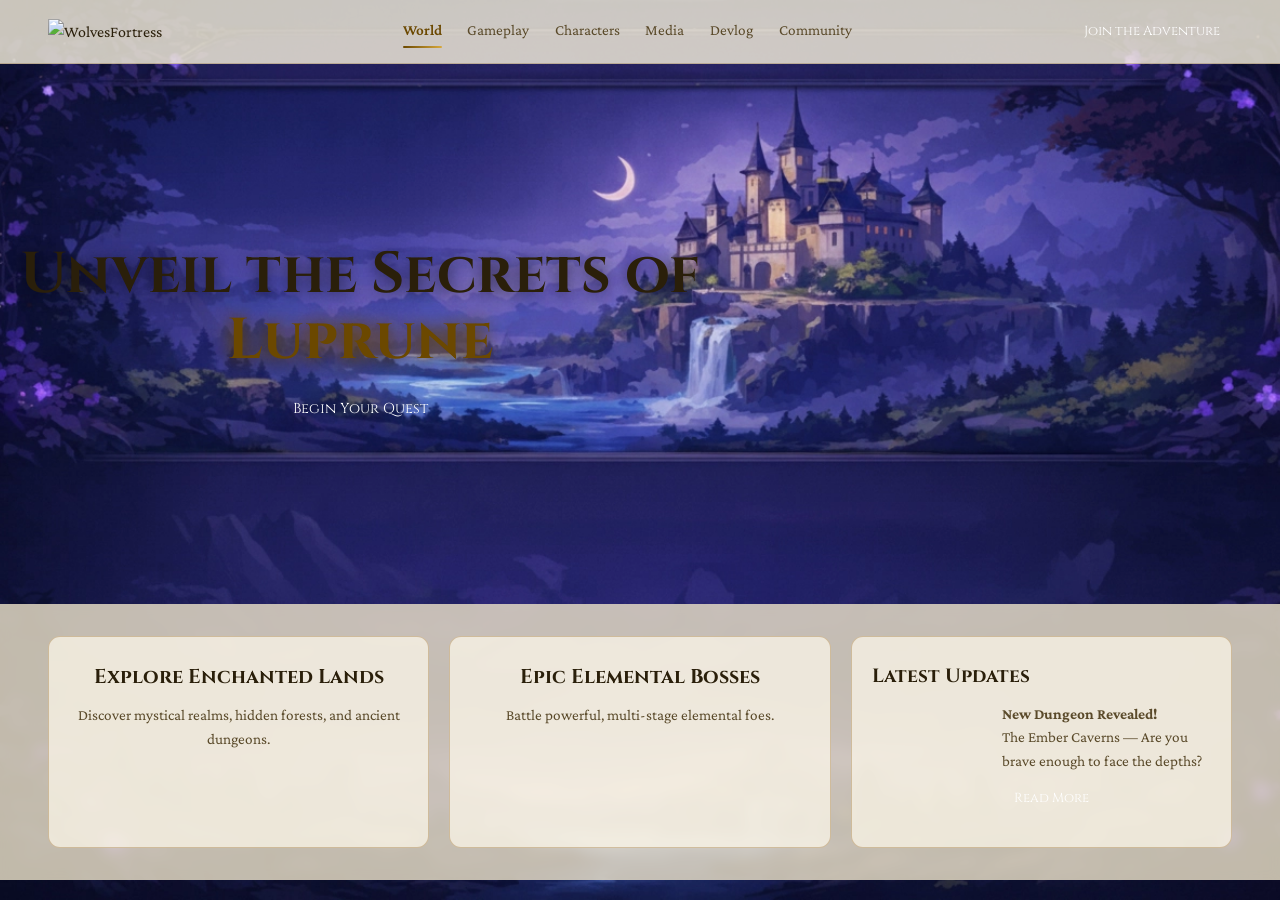
==== commit de8f1b88: "Finally the layout on mobile makes sense!" ====
--- a/index.html
+++ b/index.html
@@ -20,7 +20,7 @@
       <img src="title_logo.webp" class="logo" alt="WolvesFortress">
     </a>
 
-    <!-- Col 2: full nav links, centered (hidden on mobile) -->
+    <!-- Middle: full links on desktop, toggle+dropdown on mobile -->
     <nav class="nav-full">
       <a class="active" href="#">World</a>
       <a href="#">Gameplay</a>
@@ -30,26 +30,22 @@
       <a href="#">Community</a>
     </nav>
 
-    <!-- Col 3: right side — toggle (mobile only) then CTA (always) -->
-    <div class="nav-right">
-      <!-- Collapsed toggle: hidden on desktop, shown on mobile -->
-      <details class="nav-collapsed">
-        <summary>
-          <span class="nav-current">World</span>
-          <span class="nav-arrow">&#9660;</span>
-        </summary>
-        <nav class="nav-dropdown">
-          <a class="active" href="#">World</a>
-          <a href="#">Gameplay</a>
-          <a href="#">Characters</a>
-          <a href="#">Media</a>
-          <a href="#">Devlog</a>
-          <a href="#">Community</a>
-        </nav>
-      </details>
-      <!-- CTA: always shown, always last = rightmost -->
-      <a class="small-btn" href="#">Join the Adventure</a>
-    </div>
+    <details class="nav-collapsed">
+      <summary>
+        <span class="nav-current">World</span>
+        <span class="nav-arrow">&#9660;</span>
+      </summary>
+      <nav class="nav-dropdown">
+        <a class="active" href="#">World</a>
+        <a href="#">Gameplay</a>
+        <a href="#">Characters</a>
+        <a href="#">Media</a>
+        <a href="#">Devlog</a>
+        <a href="#">Community</a>
+      </nav>
+    </details>
+
+    <a class="small-btn" href="#">Join the Adventure</a>
   </header>
 
   <!-- ===================== HERO ===================== -->
--- a/style.css
+++ b/style.css
@@ -123,21 +123,23 @@
 /* ============================================================
    4. HEADER & NAVIGATION
    ============================================================
-   3-column grid: [logo] [nav centered] [cta button]
-   The logo and cta columns are auto-sized; the nav gets 1fr
-   so it fills the middle and centers its links freely.
+   [logo] [nav: 1fr] [cta]
+   Header has a max-width so nav links don't stretch to absurdity
+   on ultrawide — padded symmetrically inside.
    ============================================================ */
 header {
   position: sticky;
   top: 0;
   z-index: 100;
   height: var(--header-height);
+  box-sizing: border-box;
 
   display: grid;
   grid-template-columns: auto 1fr auto;
   align-items: center;
   gap: 16px;
-  padding: 0 var(--section-pad-x);
+  /* On ultrawide, grow padding so content stays within ~1400px */
+  padding: 0 max(var(--section-pad-x), calc((100vw - 1400px) / 2 + var(--section-pad-x)));
 
   background: var(--bg-header);
   border-bottom: 1px solid var(--accent-purple);
@@ -152,23 +154,17 @@
   height: auto;
 }
 
-/* Full nav — centered in its 1fr column */
+/* Nav — fills the 1fr middle, centers and spaces links */
 .nav-full {
   display: flex;
   align-items: center;
   justify-content: center;
-  gap: var(--nav-gap);
-  flex-wrap: nowrap;
-  /* Hide the CTA from inline flow — it lives in the 3rd grid column */
-}
-
-.nav-full .small-btn {
-  display: none;
+  gap: clamp(8px, 2vw, 28px);
 }
 
 .nav-full a {
   font-family: var(--font-body);
-  font-size: clamp(0.8rem, 0.65rem + 0.6vw, 1rem);
+  font-size: clamp(0.78rem, 0.6rem + 0.5vw, 0.95rem);
   color: var(--text-muted);
   white-space: nowrap;
   position: relative;
@@ -176,9 +172,7 @@
   transition: color 0.2s;
 }
 
-.nav-full a:hover {
-  color: var(--text-primary);
-}
+.nav-full a:hover { color: var(--text-primary); }
 
 .nav-full a.active {
   color: var(--text-gold);
@@ -196,26 +190,18 @@
   border-radius: 2px;
 }
 
-
-/* Right column wrapper */
-.nav-right {
-  display: flex;
-  flex-direction: row;
-  align-items: center;
-  gap: 10px;
-}
-
 /* ============================================================
    5. NAV: COLLAPSED / HAMBURGER (details + summary, zero JS)
    ============================================================ */
 .nav-collapsed {
   display: none;
-  position: relative;
+  /* sits in the same 1fr middle cell as nav-full */
+  text-align: center;
 }
 
 .nav-collapsed summary {
   list-style: none;
-  display: flex;
+  display: inline-flex;
   align-items: center;
   gap: 6px;
   cursor: pointer;
@@ -284,13 +270,8 @@
   text-align: center;
 }
 
-.nav-dropdown a:last-child {
-  border-bottom: none;
-}
-
-.nav-dropdown a:hover {
-  color: var(--text-primary);
-}
+.nav-dropdown a:last-child { border-bottom: none; }
+.nav-dropdown a:hover { color: var(--text-primary); }
 
 .nav-dropdown a.active {
   color: var(--text-gold);
@@ -308,7 +289,7 @@
   border-radius: 2px;
 }
 
-/* Breakpoint: show toggle, keep CTA */
+/* Breakpoint: swap nav-full for nav-collapsed in the 1fr middle slot */
 @media (max-width: 700px) {
   .nav-full      { display: none; }
   .nav-collapsed { display: block; }
@@ -499,4 +480,4 @@
 /* Hide on very small screens so they don't crowd content */
 @media (max-width: 480px) {
   .decor { display: none; }
-}
+}
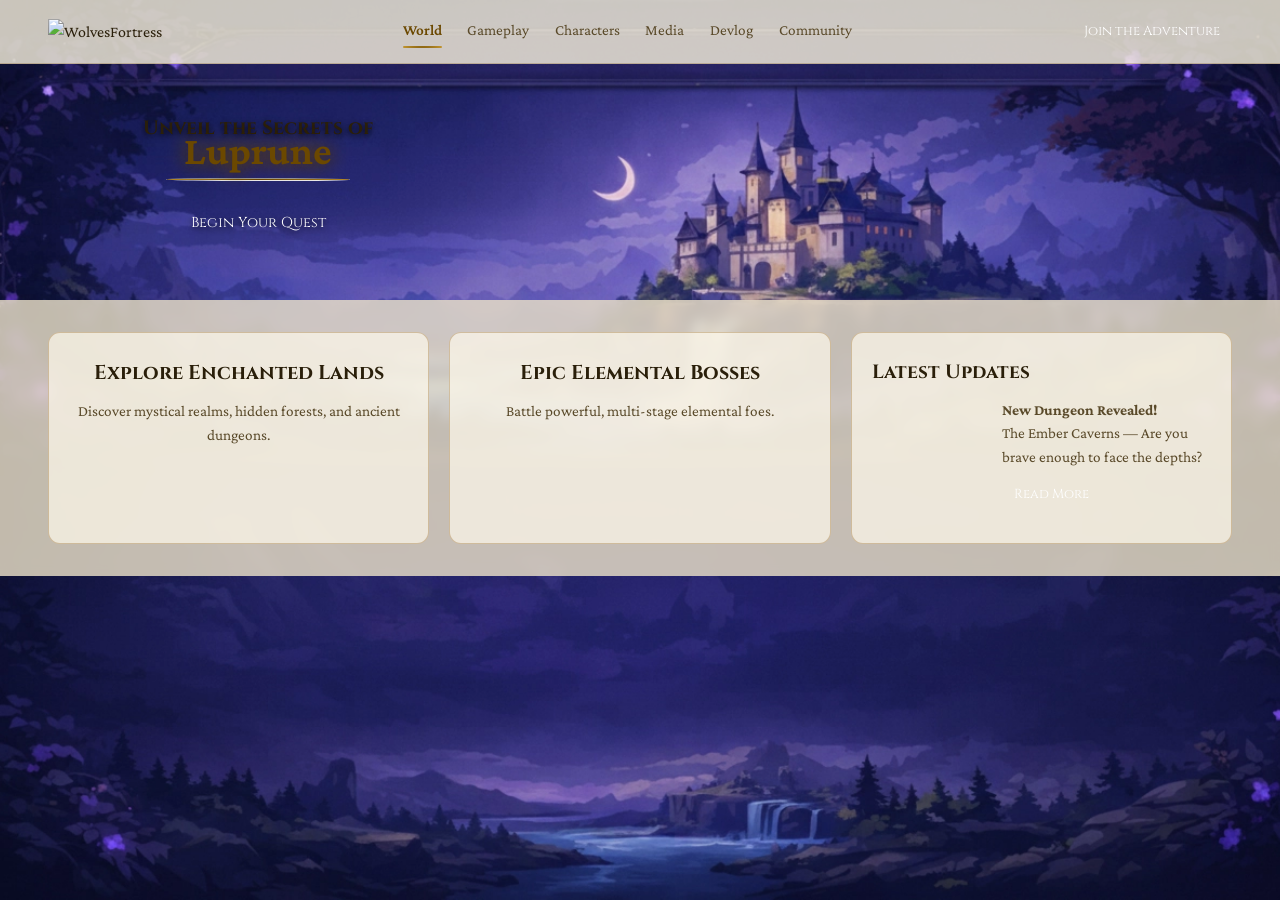
==== commit 2432d895: "Multiple minor improvements like element sizes and gradients" ====
--- a/index.html
+++ b/index.html
@@ -51,7 +51,10 @@
   <!-- ===================== HERO ===================== -->
   <section class="hero">
     <div class="hero-content">
-      <h1>Unveil the Secrets of<br><span class="hero-title-accent">Luprune</span></h1>
+      <h2>Unveil the Secrets of</h2>
+      <h1 class="hero-title-accent">Luprune</h1>
+      <!-- TODO: Separator line graphics, button not full width -->
+      <hr>
       <a class="btn" href="#">Begin Your Quest</a>
     </div>
     <div class="hero-spacer" aria-hidden="true"></div>
--- a/style.css
+++ b/style.css
@@ -103,21 +103,18 @@
   position: fixed;
   inset: 0;
   width: 100vw;
-  height: 100vh;
+  height: 100%;
   object-fit: cover;
   object-position: center;
   pointer-events: none;
   user-select: none;
 }
 
-/* Page-wide night sky — sits furthest back */
-.bg-night  { z-index: -2; }
-
-/* Castle illustration — sits just above the night sky, below all content */
-.bg-castle {
-  z-index: -1;
-  object-position: center 25%;
-}
+.bg-night  { z-index: 1; }
+.bg-castle { z-index: 2; object-position: center 25%; }
+
+/* Everything else sits above the backgrounds */
+header, main, section, .decor { position: relative; z-index: 3; }
 
 
 /* ============================================================
@@ -130,7 +127,7 @@
 header {
   position: sticky;
   top: 0;
-  z-index: 100;
+  z-index: 10;
   height: var(--header-height);
   box-sizing: border-box;
 
@@ -186,7 +183,8 @@
   left: 0;
   width: 100%;
   height: 2px;
-  background: linear-gradient(90deg, var(--text-gold), #d8a93c);
+  background: radial-gradient(var(--text-gold), #d8a93c);
+  border-radius: 40% 50%;
   border-radius: 2px;
 }
 
@@ -201,15 +199,15 @@
 
 .nav-collapsed summary {
   list-style: none;
-  display: inline-flex;
+  display: flex;
   align-items: center;
-  gap: 6px;
+  justify-content: center;
   cursor: pointer;
   font-family: var(--font-body);
   font-size: 0.95rem;
   color: var(--text-gold);
   font-weight: 600;
-  padding: 6px 10px 9px;
+  padding: 6px 28px 9px 10px; /* right padding reserves space for the arrow */
   border: 1px solid var(--border-card);
   border-radius: 6px;
   user-select: none;
@@ -223,15 +221,17 @@
   position: absolute;
   bottom: 4px;
   left: 10px;
-  width: calc(100% - 28px);
+  right: 10px; /* matches the horizontal padding */
   height: 2px;
-  background: linear-gradient(90deg, var(--text-gold), #d8a93c);
-  border-radius: 2px;
+  background: radial-gradient(var(--text-gold), #d8a93c);
+  border-radius: 40% 50%;
+  /* border-radius: 2px; */
 }
 
 .nav-arrow {
+  position: absolute;
+  right: 10px;
   font-size: 0.6rem;
-  margin-left: 2px;
   transition: transform 0.2s;
 }
 
@@ -285,8 +285,10 @@
   left: 0;
   width: 100%;
   height: 2px;
-  background: linear-gradient(90deg, var(--text-gold), #d8a93c);
-  border-radius: 2px;
+  /* background: linear-gradient(90deg, var(--text-gold), #d8a93c);
+  border-radius: 2px; */
+  background: radial-gradient(var(--text-gold), #d8a93c);
+  border-radius: 40% 50%;
 }
 
 /* Breakpoint: swap nav-full for nav-collapsed in the 1fr middle slot */
@@ -307,28 +309,42 @@
   text-align: center;
   gap: 20px;
   padding-left: 20px;
-  min-height: 60vh;
-  min-height: 60dvh;
+  padding-right: 20px;
+  padding-top: 60px;
+  padding-bottom: 60px;
 }
 
 
 .hero-content {
   display: inline-flex;
   flex-direction: column;
-  gap: 16px;
-  text-shadow: 0 2px 16px rgba(0,0,0,0.6);
-}
-
-.hero h1 {
+  gap: 8px;
+  text-shadow: 0 2px 6px rgba(0, 0, 0, 0.9);
+}
+
+.hero h2 {
   font-family: var(--font-display);
-  font-size: clamp(1.6rem, 2rem + 3vw, 3.6rem);
-  line-height: 1.15;
+  font-size: clamp(0.6rem, 1rem + 3vw, 1.2rem);
+  line-height: 0.6rem;
   color: var(--text-primary);
 }
 
 .hero-title-accent {
   color: var(--text-gold);
   text-shadow: 0 0 20px var(--accent-glow), 0 2px 16px rgba(0,0,0,0.6);
+  font-size: 2.5rem;
+  line-height: 1.15rem;
+}
+
+.hero hr {
+  content: "";
+  width: 80%;
+  height: 3px;
+  background: radial-gradient(var(--text-gold), #d8a93c);
+  border-radius: 40% 50%;
+  z-index: -1;
+  align-self: center;
+  margin-top: 10px;
 }
 
 /* Spacer pushes the content left so the castle illustration breathes */
@@ -435,9 +451,10 @@
   border-radius: 8px;
   image-rendering: pixelated;
   image-rendering: -moz-crisp-edges;
-  border-image: url("button_red.webp") 80 350 80 350 fill / 80px 350px 80px 350px;
+  border-image: url("button_red.webp") 160 700 fill / 80px 350px;
   cursor: pointer;
   transition: filter 0.2s;
+  margin-top: 1rem;
 }
 
 .btn:hover { filter: brightness(1.15); }
@@ -445,13 +462,17 @@
 .small-btn {
   display: inline-block;
   font-family: var(--font-display);
-  font-size: 0.82rem;
+  font-size: clamp(0.6rem, 0.4rem + 1.2vw, 0.82rem);
+  white-space: nowrap;
+  overflow: hidden;
+  text-overflow: ellipsis;
+  max-width: clamp(60px, 25vw, 200px);
   color: #fff;
   padding: 6px 12px;
   border-radius: 5px;
   image-rendering: pixelated;
   image-rendering: -moz-crisp-edges;
-  border-image: url("button_green.webp") 80 350 80 350 fill / 80px 350px 80px 350px;
+  border-image: url("button_green.webp") 80 350 fill / 10px 40px;
   cursor: pointer;
   transition: filter 0.2s;
 }
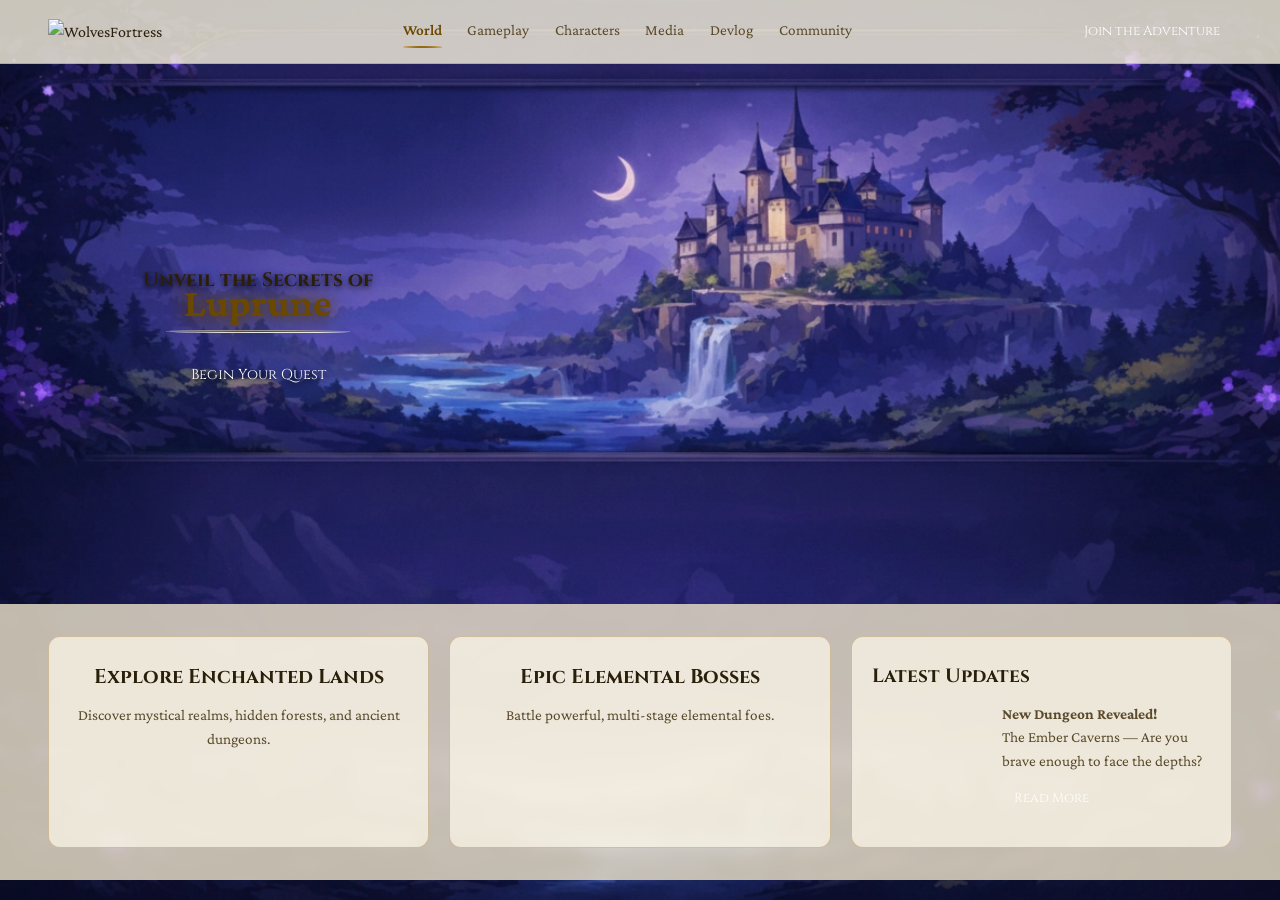
==== commit 472c80dd: "Add characters page" ====
--- a/index.html
+++ b/index.html
@@ -23,11 +23,11 @@
     <!-- Middle: full links on desktop, toggle+dropdown on mobile -->
     <nav class="nav-full">
       <a class="active" href="#">World</a>
-      <a href="#">Gameplay</a>
-      <a href="#">Characters</a>
-      <a href="#">Media</a>
-      <a href="#">Devlog</a>
-      <a href="#">Community</a>
+      <a href="#" aria-disabled="true">Gameplay</a>
+      <a href="characters.html">Characters</a>
+      <a href="#" aria-disabled="true">Media</a>
+      <a href="#" aria-disabled="true">Devlog</a>
+      <a href="#" aria-disabled="true">Community</a>
     </nav>
 
     <details class="nav-collapsed">
@@ -37,11 +37,11 @@
       </summary>
       <nav class="nav-dropdown">
         <a class="active" href="#">World</a>
-        <a href="#">Gameplay</a>
-        <a href="#">Characters</a>
-        <a href="#">Media</a>
-        <a href="#">Devlog</a>
-        <a href="#">Community</a>
+        <a href="#" aria-disabled="true">Gameplay</a>
+        <a href="characters.html">Characters</a>
+        <a href="#" aria-disabled="true">Media</a>
+        <a href="#" aria-disabled="true">Devlog</a>
+        <a href="#" aria-disabled="true">Community</a>
       </nav>
     </details>
 
--- a/style.css
+++ b/style.css
@@ -185,7 +185,6 @@
   height: 2px;
   background: radial-gradient(var(--text-gold), #d8a93c);
   border-radius: 40% 50%;
-  border-radius: 2px;
 }
 
 /* ============================================================
@@ -225,7 +224,6 @@
   height: 2px;
   background: radial-gradient(var(--text-gold), #d8a93c);
   border-radius: 40% 50%;
-  /* border-radius: 2px; */
 }
 
 .nav-arrow {
@@ -312,6 +310,7 @@
   padding-right: 20px;
   padding-top: 60px;
   padding-bottom: 60px;
+  min-height: 60svh;
 }
 
 
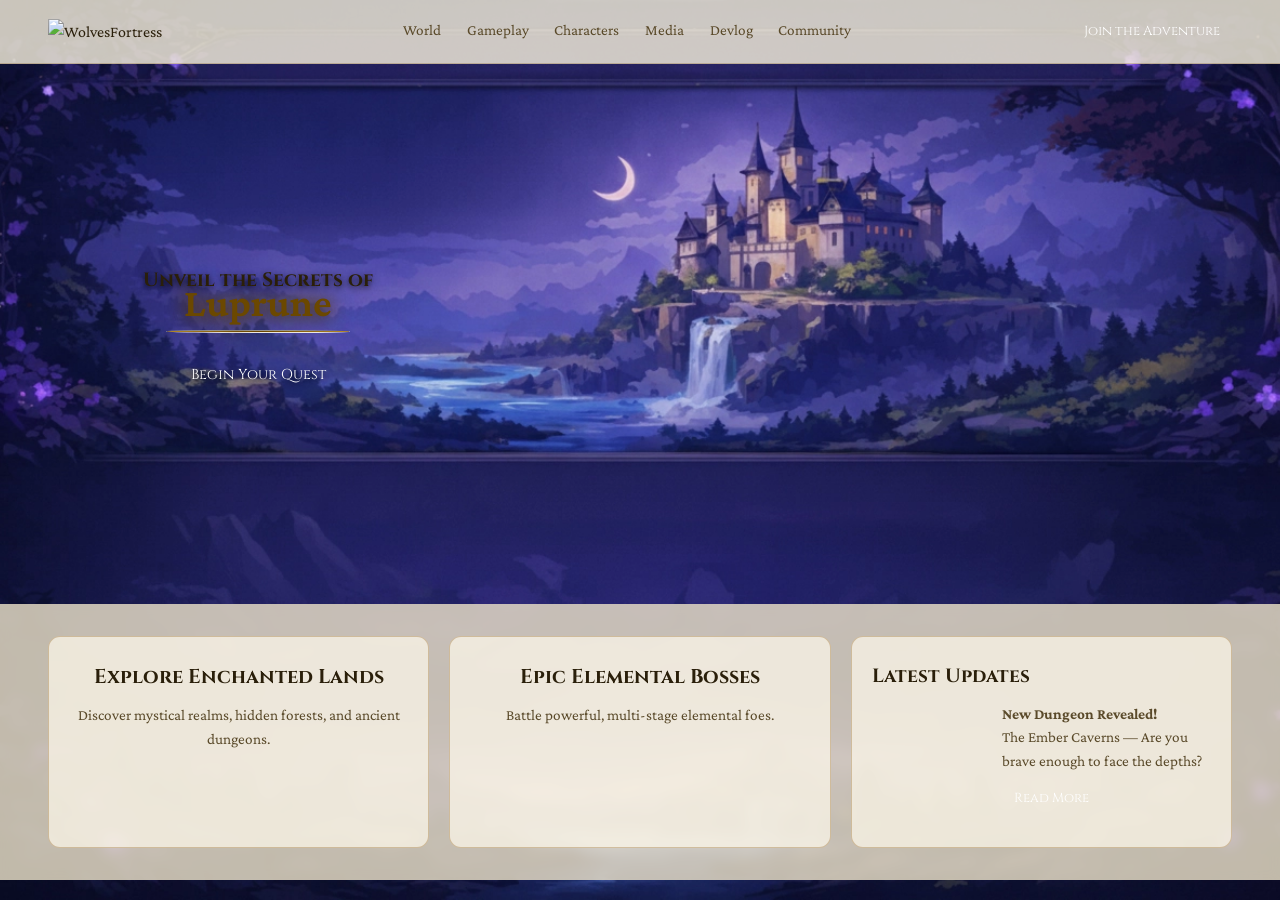
==== commit 8a2bc08a: "Update index links" ====
--- a/index.html
+++ b/index.html
@@ -22,12 +22,12 @@
 
     <!-- Middle: full links on desktop, toggle+dropdown on mobile -->
     <nav class="nav-full">
-      <a class="active" href="#">World</a>
-      <a href="#" aria-disabled="true">Gameplay</a>
+      <a href="world.html">World</a>
+      <a href="gameplay.html">Gameplay</a>
       <a href="characters.html">Characters</a>
-      <a href="#" aria-disabled="true">Media</a>
-      <a href="#" aria-disabled="true">Devlog</a>
-      <a href="#" aria-disabled="true">Community</a>
+      <a href="media.html">Media</a>
+      <a href="devlog.html">Devlog</a>
+      <a href="community.html">Community</a>
     </nav>
 
     <details class="nav-collapsed">
@@ -36,15 +36,15 @@
         <span class="nav-arrow">&#9660;</span>
       </summary>
       <nav class="nav-dropdown">
-        <a class="active" href="#">World</a>
-        <a href="#" aria-disabled="true">Gameplay</a>
+        <a href="world.html">World</a>
+        <a href="gameplay.html">Gameplay</a>
         <a href="characters.html">Characters</a>
-        <a href="#" aria-disabled="true">Media</a>
-        <a href="#" aria-disabled="true">Devlog</a>
-        <a href="#" aria-disabled="true">Community</a>
+        <a href="media.html">Media</a>
+        <a href="devlog.html">Devlog</a>
+        <a href="community.html">Community</a>
       </nav>
     </details>
-
+    
     <a class="small-btn" href="#">Join the Adventure</a>
   </header>
 
